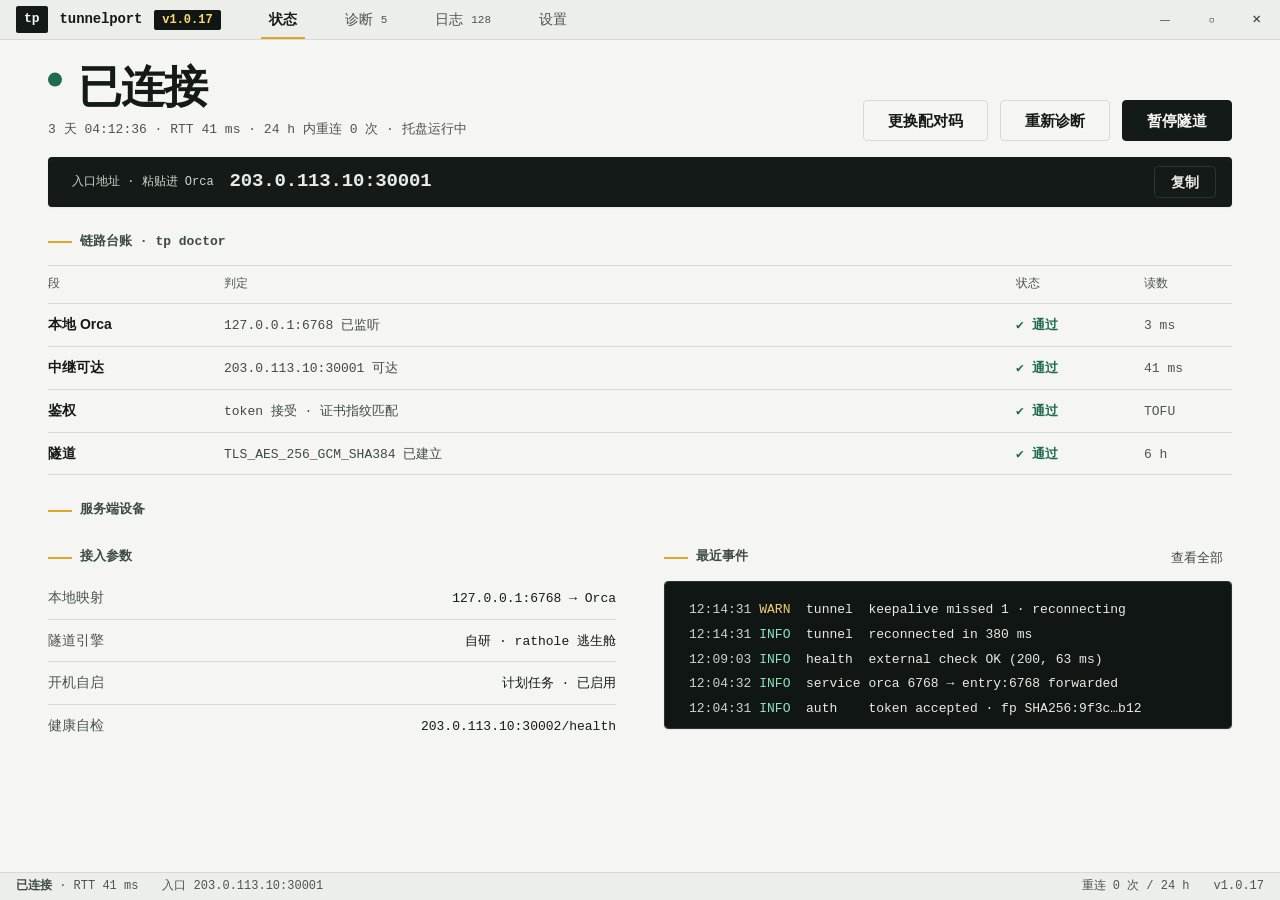
==== cmd/tp-app/web/index.html @ d15c5538 "fix: 收口审计三项（v1.0.30） - 健康自检 URL 误用提示值（显示 6769）→ 用实际分配端口，与入口一致 - UX 门禁两处对比度不达标：贴纸改墨底亮琥珀字（Lc 84）、关闭 ho" ====
<!doctype html>
<html lang="zh-CN">
<head>
<meta charset="utf-8">
<meta name="viewport" content="width=device-width, initial-scale=1">
<title>tunnelport · Windows 桌面端</title>
<link rel="stylesheet" href="app.css">
</head>
<body>
<div class="app">

  <!-- ======================================================== titlebar -->
  <div class="titlebar">
    <div class="brand">
      <span class="brand__mark">tp</span>
      <span class="brand__name">tunnelport</span>
      <span class="sticker">v1.0.17</span>
    </div>

    <nav class="tabs" aria-label="主导航">
      <button class="tab" data-view="status" aria-current="page">状态</button>
      <button class="tab" data-view="doctor">诊断 <span class="tab__n">5</span></button>
      <button class="tab" data-view="logs">日志 <span class="tab__n">128</span></button>
      <button class="tab" data-view="settings">设置</button>
    </nav>

    <div class="winctl">
      <button aria-label="最小化">—</button>
      <button aria-label="最大化">▢</button>
      <button class="winctl__close" aria-label="关闭">✕</button>
    </div>
  </div>

  <!-- ========================================================== views -->
  <div class="views">

    <!-- ------------------------------------------------------ 状态 -->
    <section class="view is-active" id="view-status" aria-label="状态">
      <div class="view__in">
        <header class="page-head">
          <div>
            <h1 class="status-hero"><span class="dot dot--pass" aria-hidden="true"></span>已连接</h1>
            <p class="page-meta">3 天 04:12:36 · RTT 41 ms · 24 h 内重连 0 次 · 托盘运行中</p>
          </div>
          <div class="page-actions">
            <button class="btn btn--ghost" data-act="relink">更换配对码</button>
            <button class="btn btn--ghost" data-goto="doctor">重新诊断</button>
            <button class="btn btn--primary" id="btn-pause">暂停隧道</button>
          </div>
        </header>

        <div class="entry on-dark">
          <span class="entry__k">入口地址 · 粘贴进 Orca</span>
          <span class="entry__v">203.0.113.10:30001</span>
          <span class="entry__actions">
            <button class="btn btn--ghost" data-copy="203.0.113.10:30001">复制</button>
          </span>
        </div>

        <section aria-label="链路台账" style="margin-top: var(--s5)">
          <div class="label">链路台账 · tp doctor</div>
          <div class="ledger">
            <div class="ledger__head">
              <span>段</span><span>判定</span><span>状态</span><span>读数</span>
            </div>
            <div class="lrow">
              <span class="lrow__key">本地 Orca</span>
              <span class="lrow__val">127.0.0.1:6768 已监听</span>
              <span class="lrow__state lrow__state--ok">✔ 通过</span>
              <span class="lrow__meta">3 ms</span>
            </div>
            <div class="lrow">
              <span class="lrow__key">中继可达</span>
              <span class="lrow__val">203.0.113.10:30001 可达</span>
              <span class="lrow__state lrow__state--ok">✔ 通过</span>
              <span class="lrow__meta">41 ms</span>
            </div>
            <div class="lrow">
              <span class="lrow__key">鉴权</span>
              <span class="lrow__val">token 接受 · 证书指纹匹配</span>
              <span class="lrow__state lrow__state--ok">✔ 通过</span>
              <span class="lrow__meta">TOFU</span>
            </div>
            <div class="lrow">
              <span class="lrow__key">隧道</span>
              <span class="lrow__val">TLS_AES_256_GCM_SHA384 已建立</span>
              <span class="lrow__state lrow__state--ok">✔ 通过</span>
              <span class="lrow__meta">6 h</span>
            </div>
          </div>
        </section>

        <section aria-label="连接设备" style="margin-top: var(--s5)">
          <div class="label label--tight">服务端设备</div>
          <div id="devlist"></div>
        </section>

        <div class="grid-2">
          <section aria-label="接入参数">
            <div class="label label--tight">接入参数</div>
            <div class="kv"><span class="kv__k">本地映射</span><span class="kv__v">127.0.0.1:6768 → Orca</span></div>
            <div class="kv"><span class="kv__k">隧道引擎</span><span class="kv__v">自研 · rathole 逃生舱</span></div>
            <div class="kv"><span class="kv__k">开机自启</span><span class="kv__v">计划任务 · 已启用</span></div>
            <div class="kv"><span class="kv__k">健康自检</span><span class="kv__v">203.0.113.10:30002/health</span></div>
          </section>

          <section aria-label="最近事件">
            <div class="label-row">
              <div class="label">最近事件</div>
              <button class="btn btn--quiet" data-goto="logs" style="font-size: 0.8125rem; padding: var(--s1) var(--s2)">查看全部</button>
            </div>
            <div class="term" style="max-height: 148px" role="log">
              <span class="term__line"><span class="term__dim">12:14:31</span> <span class="term__hint">WARN </span> tunnel  keepalive missed 1 · reconnecting</span>
              <span class="term__line"><span class="term__dim">12:14:31</span> <span class="term__ok">INFO </span> tunnel  reconnected in 380 ms</span>
              <span class="term__line"><span class="term__dim">12:09:03</span> <span class="term__ok">INFO </span> health  external check OK (200, 63 ms)</span>
              <span class="term__line"><span class="term__dim">12:04:32</span> <span class="term__ok">INFO </span> service orca 6768 → entry:6768 forwarded</span>
              <span class="term__line"><span class="term__dim">12:04:31</span> <span class="term__ok">INFO </span> auth    token accepted · fp SHA256:9f3c…b12</span>
            </div>
          </section>
        </div>
      </div>
    </section>

    <!-- ------------------------------------------------------ 诊断 -->
    <section class="view" id="view-doctor" aria-label="诊断">
      <div class="view__in">
        <header class="page-head">
          <div>
            <h1 class="page-title">五段诊断</h1>
            <p class="page-meta">上次诊断 12:14 · 耗时 1.8 s · 每段独立判定</p>
          </div>
          <div class="page-actions">
            <button class="btn btn--ghost">复制结果</button>
            <button class="btn btn--primary">重新诊断</button>
          </div>
        </header>

        <div class="band on-dark">
          <div class="doctor-verdict-top">
            <span>tp doctor</span>
            <span>本地 → 中继 → 鉴权 → 隧道 → 外部</span>
          </div>
          <div class="readout" style="margin-top: var(--s3)">
            <div class="readout__row readout__row--ok">
              <span class="readout__mark">✔</span><span class="readout__seg">本地</span>
              <span></span><span class="readout__val">127.0.0.1:6768 已监听 · Orca 在线</span><span class="readout__meta">3 ms</span>
            </div>
            <div class="readout__row readout__row--ok">
              <span class="readout__mark">✔</span><span class="readout__seg">中继</span>
              <span></span><span class="readout__val">203.0.113.10:30001 可达 · 三次握手正常</span><span class="readout__meta">41 ms</span>
            </div>
            <div class="readout__row readout__row--ok">
              <span class="readout__mark">✔</span><span class="readout__seg">鉴权</span>
              <span></span><span class="readout__val">token 接受 · 证书指纹与配对码一致</span><span class="readout__meta">TOFU</span>
            </div>
            <div class="readout__row readout__row--ok">
              <span class="readout__mark">✔</span><span class="readout__seg">隧道</span>
              <span></span><span class="readout__val">TLS 已建立 · 上下行转发中 · 无丢包</span><span class="readout__meta">6 h</span>
            </div>
            <div class="readout__row readout__row--wait">
              <span class="readout__mark">–</span><span class="readout__seg">外部</span>
              <span></span><span class="readout__val">中继健康端点 OK · 待手机端外部验证</span><span class="readout__meta">6769</span>
            </div>
          </div>
          <div class="band__verdict">
            <strong>四段通过，链路可用</strong>
            <span class="band__hint">外部段需手机 4G 打开 <code>203.0.113.10:30002/health</code>，显示 OK 即全链路通畅。</span>
          </div>
        </div>

        <section class="troubles" aria-label="常见处理">
          <div class="label">连不上时的常见处理</div>
          <div class="ledger">
            <div class="lrow">
              <span class="lrow__key">杀软拦截</span>
              <span class="lrow__val">自研引擎无杀软特征；仅 --engine rathole 逃生舱会遇到</span>
              <span class="lrow__state lrow__state--ok">已排除</span>
              <span class="lrow__meta">本机</span>
            </div>
            <div class="lrow">
              <span class="lrow__key">走代理的网络</span>
              <span class="lrow__val">为服务器 IP 添加 DIRECT 直连规则，避免出口绕境</span>
              <span class="lrow__state lrow__state--wait">待配置</span>
              <span class="lrow__meta">检测到</span>
            </div>
            <div class="lrow">
              <span class="lrow__key">服务器 IP 变了</span>
              <span class="lrow__val">家宽需 DDNS；使用 VPS 则不会变，重新配对即可</span>
              <span class="lrow__state lrow__state--ok">未发生</span>
              <span class="lrow__meta">24 h</span>
            </div>
          </div>
        </section>

        <div class="log-foot">
          <span>等价命令 <code>tp doctor</code></span>
          <span>五段独立判定 · 结果仅存于本机</span>
        </div>
      </div>
    </section>

    <!-- ------------------------------------------------------ 日志 -->
    <section class="view" id="view-logs" aria-label="日志">
      <div class="view__in" style="display:flex; flex-direction:column; min-height:100%; padding-bottom: var(--s5)">
        <header class="page-head">
          <div>
            <h1 class="page-title">引擎日志</h1>
            <p class="page-meta">128 行 · 仅存于本机，不上传</p>
          </div>
          <div class="page-actions">
            <button class="btn btn--ghost">清空</button>
            <button class="btn btn--ghost">复制</button>
          </div>
        </header>

        <div class="logbar">
          <div class="seg" role="group" aria-label="日志级别筛选">
            <button aria-pressed="true">全部</button>
            <button aria-pressed="false">INFO</button>
            <button aria-pressed="false">WARN</button>
            <button aria-pressed="false">ERROR</button>
          </div>
          <input class="field" type="search" placeholder="搜索日志…" aria-label="搜索日志">
          <span class="logbar__spacer"></span>
          <span class="follow">
            跟随最新
            <button class="switch" role="switch" aria-checked="true" aria-label="跟随最新日志"></button>
          </span>
        </div>

        <div class="logterm">
          <div class="term" role="log">
            <span class="term__line"><span class="term__dim">12:14:31.204</span> <span class="term__hint">WARN </span> tunnel  keepalive missed 1 · reconnecting (attempt 1)</span>
            <span class="term__line"><span class="term__dim">12:14:31.584</span> <span class="term__ok">INFO </span> tunnel  reconnected in 380 ms · rtt 41 ms</span>
            <span class="term__line"><span class="term__dim">12:14:31.590</span> <span class="term__ok">INFO </span> service orca 127.0.0.1:6768 → entry:6768 forwarded</span>
            <span class="term__line"><span class="term__dim">12:09:03.117</span> <span class="term__ok">INFO </span> health  external check OK (200, 63 ms) via entry:30124</span>
            <span class="term__line"><span class="term__dim">12:04:32.881</span> <span class="term__ok">INFO </span> tunnel  transport tls established (TLS_AES_256_GCM_SHA384)</span>
            <span class="term__line"><span class="term__dim">12:04:32.845</span> <span class="term__ok">INFO </span> service local listener ready on 127.0.0.1:6768</span>
            <span class="term__line"><span class="term__dim">12:04:31.902</span> <span class="term__ok">INFO </span> auth    token accepted · fingerprint SHA256:9f3c…b12 matched</span>
            <span class="term__line"><span class="term__dim">12:04:31.860</span> <span class="term__ok">INFO </span> tunnel  dial entry 203.0.113.10:30001 ok (41 ms)</span>
            <span class="term__line"><span class="term__dim">12:04:31.812</span> <span class="term__ok">INFO </span> detect  entry host 203.0.113.10 · port base 30123 free</span>
            <span class="term__line"><span class="term__dim">12:04:31.760</span> <span class="term__ok">INFO </span> engine  自研引擎启动 · pid 8124 · autostart=task</span>
            <span class="term__line"><span class="term__dim">12:04:31.744</span> <span class="term__ok">INFO </span> config  loaded from C:\Users\hao\.tunnelport\client.toml</span>
            <span class="term__line"><span class="term__dim">11:58:12.006</span> <span class="term__fail">ERROR</span> tunnel  dial entry timeout after 5000 ms · retrying</span>
            <span class="term__line"><span class="term__dim">11:58:07.001</span> <span class="term__hint">WARN </span> net     route via proxy detected · forcing DIRECT for entry ip</span>
            <span class="term__line"><span class="term__dim">11:52:44.118</span> <span class="term__ok">INFO </span> health  external check OK (200, 58 ms) via entry:30124</span>
            <span class="term__line"><span class="term__dim">11:47:31.902</span> <span class="term__ok">INFO </span> service orca 127.0.0.1:6768 → entry:6768 forwarded</span>
            <span class="term__line"><span class="term__dim">11:44:12.310</span> <span class="term__ok">INFO </span> tunnel  keepalive ok · rtt 41 ms</span>
            <span class="term__line"><span class="term__dim">11:39:03.088</span> <span class="term__ok">INFO </span> health  external check OK (200, 61 ms) via entry:30124</span>
            <span class="term__line"><span class="term__dim">11:36:20.410</span> <span class="term__ok">INFO </span> tunnel  transport tls established (TLS_AES_256_GCM_SHA384)</span>
            <span class="term__line"><span class="term__dim">11:34:52.640</span> <span class="term__hint">WARN </span> net     proxy env detected · DIRECT rule applied for entry ip</span>
          </div>
          <div class="log-foot">
            <span>等价命令 <code>tp logs -f</code></span>
            <span>滚动到底部自动跟随 · Ctrl+F 搜索</span>
          </div>
        </div>
      </div>
    </section>

    <!-- ------------------------------------------------------ 设置 -->
    <section class="view" id="view-settings" aria-label="设置">
      <div class="view__in">
        <header class="page-head">
          <div>
            <h1 class="page-title">设置</h1>
            <p class="page-meta">改动立即生效 · 无账号、无控制面、无埋点</p>
          </div>
        </header>

        <div class="set-group">
          <div class="label">通用</div>
          <div class="srow">
            <span class="srow__key">开机自启</span>
            <span class="srow__desc">Windows 计划任务，登录时自动运行 <code>tp connect</code></span>
            <span class="srow__ctl"><button class="switch" role="switch" aria-checked="true" aria-label="开机自启"></button></span>
          </div>
          <div class="srow">
            <span class="srow__key">桌面快捷方式</span>
            <span class="srow__desc">误删后可在此一键重新创建</span>
            <span class="srow__ctl"><button class="btn" id="btn-shortcut">重新创建</button></span>
          </div>
          <div class="srow">
            <span class="srow__key">最小化到托盘</span>
            <span class="srow__desc">关闭窗口时保持隧道运行，托盘图标显示连接状态</span>
            <span class="srow__ctl"><button class="switch" role="switch" aria-checked="true" aria-label="最小化到托盘"></button></span>
          </div>
        </div>

        <div class="set-group">
          <div class="label">隧道</div>
          <div class="srow">
            <span class="srow__key">端到端加密</span>
            <span class="srow__desc">本地终止 TLS（<code>--tls-terminate</code>），中继只见密文；需手机端接受 <code>https://</code></span>
            <span class="srow__ctl"><button class="switch" role="switch" aria-checked="false" aria-label="端到端加密" disabled title="GUI 暂未开放；命令行用 --tls-terminate"></button></span>
          </div>
          <div class="srow">
            <span class="srow__key">隧道引擎</span>
            <span class="srow__desc">连接中不可更改；rathole 为逃生舱，断开后可切换</span>
            <span class="srow__ctl">
              <span class="seg" role="group" aria-label="隧道引擎">
                <button aria-pressed="true" disabled>自研</button>
                <button aria-pressed="false" disabled>rathole</button>
              </span>
            </span>
          </div>
          <div class="srow">
            <span class="srow__key">本地映射</span>
            <span class="srow__desc">Orca 桌面端监听地址，端口被占时自动提示顺延</span>
            <span class="srow__ctl"><input class="field" value="127.0.0.1:6768" aria-label="本地映射地址"></span>
          </div>
          <div class="srow">
            <span class="srow__key">入口覆盖</span>
            <span class="srow__desc">留空自动检测；代理 / 软路由网络可显式指定（<code>--entry-host</code>），DDNS 域名同此</span>
            <span class="srow__ctl"><input class="field" placeholder="自动检测" aria-label="入口覆盖"></span>
          </div>
        </div>

        <div class="danger-zone">
          <div class="label">配对与安全</div>
          <div class="srow">
            <span class="srow__key">更换配对码</span>
            <span class="srow__desc">配对码失效或换服务器时，重新粘贴新的配对链接</span>
            <span class="srow__ctl"><button class="btn" data-act="relink">重新配对</button></span>
          </div>
          <div class="srow">
            <span class="srow__key">重置配对</span>
            <span class="srow__desc">重新生成 token，所有已配对手机需重新扫码；token 泄露时使用</span>
            <span class="srow__ctl"><button class="btn btn--danger">重置配对码</button></span>
          </div>
          <div class="srow">
            <span class="srow__key">当前指纹</span>
            <span class="srow__desc">仅用于人眼比对，不参与鉴权</span>
            <span class="srow__ctl"><span class="mono" style="font-size: var(--fs-mono); color: var(--ink-2)">SHA256:9f3c…b12</span></span>
          </div>
        </div>

        <div class="set-group">
          <div class="label">关于</div>
          <div class="srow">
            <span class="srow__key">版本与许可</span>
            <span class="srow__desc">隧道引擎自研 · 逃生舱 rathole v0.5.0（固定 tag 自构建）· 源码 MIT 开源 · <a class="linkish" id="repo-link" href="https://github.com/haochan1996/tunnelport">GitHub 仓库</a></span>
            <span class="srow__ctl">
              <span class="mono js-version" style="font-size: var(--fs-mono)">v1.0.30</span>
              <button class="btn btn--ghost">检查更新</button>
            </span>
          </div>
        </div>
      </div>
    </section>

  </div>

  <!-- ====================================================== statusbar -->
  <div class="statusbar">
    <span><strong>已连接</strong> · RTT 41 ms</span>
    <span>入口 203.0.113.10:30001</span>
    <span class="sb-right">
      <span>重连 0 次 / 24 h</span>
      <span>v1.0.17</span>
    </span>
  </div>

</div>

<script>
  /* tab switching ------------------------------------------------------- */
  const tabs = document.querySelectorAll(".tab");
  const views = document.querySelectorAll(".view");

  function show(name) {
    tabs.forEach(t => {
      const on = t.dataset.view === name;
      t.setAttribute("aria-current", on ? "page" : "false");
      if (!on) t.removeAttribute("aria-current");
    });
    views.forEach(v => v.classList.toggle("is-active", v.id === "view-" + name));
    const v = document.getElementById("view-" + name);
    if (v) v.scrollTop = 0;
  }

  tabs.forEach(t => t.addEventListener("click", () => show(t.dataset.view)));
  document.querySelectorAll("[data-goto]").forEach(b =>
    b.addEventListener("click", () => show(b.dataset.goto))
  );

  /* deep link: index.html#doctor 或 ?tab=doctor（webview 兼容） ---------- */
  const _qp = new URLSearchParams(location.search);
  const initial = location.hash.replace("#", "") || _qp.get("tab") || "";
  if (initial && document.getElementById("view-" + initial)) show(initial);

  /* switches ------------------------------------------------------------ */
  document.querySelectorAll(".switch").forEach(s =>
    s.addEventListener("click", () => {
      if (s.disabled) return;
      s.setAttribute("aria-checked", s.getAttribute("aria-checked") === "true" ? "false" : "true");
    })
  );

  /* segmented (single choice) ------------------------------------------- */
  document.querySelectorAll(".seg").forEach(g => {
    const btns = g.querySelectorAll("button:not(:disabled)");
    btns.forEach(b => b.addEventListener("click", () => {
      btns.forEach(x => x.setAttribute("aria-pressed", String(x === b)));
    }));
  });

  /* copy buttons --------------------------------------------------------- */
  document.querySelectorAll("[data-copy]").forEach(b => {
    const original = b.textContent;
    b.addEventListener("click", () => {
      if (navigator.clipboard) navigator.clipboard.writeText(b.dataset.copy).catch(() => {});
      b.textContent = "已复制";
      setTimeout(() => { b.textContent = original; }, 1400);
    });
  });

</script>
  <script src="app.js"></script>
</body>
</html>
---- cmd/tp-app/web/app.css ----
/* ==========================================================================
   tunnelport — Windows 桌面端 UI
   Source of truth: /DESIGN.md  (tokens verbatim)
   Zero external resources. No webfonts, no CDN.
   ========================================================================== */

:root {
  /* surfaces */
  --paper: #f5f6f4;
  --paper-2: #eceee9;
  --ink-bg: #101614;
  --ink-bg-2: #1b2320;

  /* text */
  --ink: #141a17;
  --ink-2: #3e4a44;
  --ink-3: #4a554f;
  --on-ink: #e8ebe6;
  --on-ink-2: #cbd5cf;

  /* lines */
  --line: #d7dbd5;
  --line-ink: #2a3430;

  /* brand: sticker only */
  --amber: #e0a62b;
  --amber-d: #f0bc45;
  --amber-l: #ffd76e; /* 亮琥珀：墨底上的品牌字（APCA 达标） */
  --on-amber: #0b0800;

  /* semantic: diagnostics readout only */
  --pass: #1e6b50;
  --fail: #b3402a;
  --warn: #8a6a12;
  --pass-d: #8fe3be;
  --fail-d: #ffc2b0;
  --fail-dk: #8c231b; /* 深红：浅字 hover 底（APCA 达标） */
  --warn-d: #f2cc74;

  /* elevation: named levels only */
  --elev-1: 0 1px 2px rgba(16, 22, 20, 0.06);
  --elev-2: 0 6px 20px -8px rgba(16, 22, 20, 0.18);
  --elev-3: 0 24px 60px -20px rgba(16, 22, 20, 0.28);

  /* type */
  --sans: -apple-system, BlinkMacSystemFont, "Segoe UI", "PingFang SC",
    "Hiragino Sans GB", "Microsoft YaHei", "Source Han Sans SC",
    "Noto Sans CJK SC", sans-serif;
  --mono: ui-monospace, "SF Mono", "Cascadia Mono", Consolas,
    "Liberation Mono", monospace;

  --fs-small: 0.875rem;
  --fs-mono: 0.8125rem;

  /* spacing: 8px grid */
  --s1: 4px;
  --s2: 8px;
  --s3: 12px;
  --s4: 16px;
  --s5: 24px;
  --s6: 32px;
  --s7: 48px;
  --s8: 64px;

  /* shape */
  --r1: 2px;
  --r2: 4px;
  --r3: 8px;

  /* layout */
  --wrap: 1120px;
}

*,
*::before,
*::after {
  box-sizing: border-box;
}

html,
body {
  height: 100%;
}

body {
  margin: 0;
  background: var(--paper);
  color: var(--ink);
  font-family: var(--sans);
  font-size: 1rem;
  line-height: 1.75;
  -webkit-font-smoothing: antialiased;
  overflow: hidden;
}

h1,
h2,
h3,
p,
ul,
ol {
  margin: 0;
}

ul,
ol {
  padding: 0;
  list-style: none;
}

a {
  color: inherit;
  text-decoration: none;
}

code,
pre {
  font-family: var(--mono);
  font-variant-numeric: tabular-nums;
}

::selection {
  background: var(--ink);
  color: var(--paper);
}

/* ============================================================ shell ===== */

.app {
  display: flex;
  flex-direction: column;
  height: 100%;
  min-width: 0;
}

/* ---------------------------------------------------------- titlebar ---- */

.titlebar {
  display: flex;
  align-items: center;
  gap: var(--s5);
  height: 40px;
  flex: none;
  padding-left: var(--s4);
  background: var(--paper-2);
  border-bottom: 1px solid var(--line);
  user-select: none;
}

.brand {
  display: flex;
  align-items: center;
  gap: var(--s3);
  min-width: 0;
  flex: none;
}

.brand__mark {
  font-family: var(--mono);
  font-size: var(--fs-mono);
  font-weight: 700;
  background: var(--ink);
  color: var(--paper);
  padding: 2px var(--s2);
  border-radius: var(--r1);
}

.brand__name {
  font-family: var(--mono);
  font-size: 0.875rem;
  font-weight: 600;
  letter-spacing: -0.01em;
}

.sticker {
  display: inline-flex;
  align-items: center;
  gap: var(--s2);
  font-family: var(--mono);
  font-size: 0.75rem;
  line-height: 1.5;
  font-weight: 700;
  background: var(--ink-bg);
  color: var(--amber-l);
  padding: 1px var(--s2);
  border-radius: var(--r1);
  white-space: nowrap;
  flex: none;
}

/* tabs live in the titlebar (Windows Terminal pattern) */
.tabs {
  display: flex;
  align-self: stretch;
  min-width: 0;
}

.tab {
  position: relative;
  border: 0;
  background: transparent;
  font-family: var(--sans);
  font-size: var(--fs-small);
  font-weight: 500;
  color: var(--ink-3);
  padding: 0 var(--s5);
  cursor: pointer;
  display: flex;
  align-items: center;
  gap: var(--s2);
  transition: color 0.14s ease, background-color 0.14s ease;
}

.tab:hover {
  color: var(--ink);
  background: var(--paper);
}

.tab[aria-current="page"] {
  color: var(--ink);
  font-weight: 600;
}

.tab[aria-current="page"]::after {
  content: "";
  position: absolute;
  left: var(--s4);
  right: var(--s4);
  bottom: 0;
  height: 2px;
  background: var(--amber);
}

.tab:focus-visible {
  outline: 2px solid var(--amber);
  outline-offset: -2px;
}

.tab:disabled {
  color: var(--ink-3);
  cursor: not-allowed;
}

.tab__n {
  font-family: var(--mono);
  font-size: 0.6875rem;
  color: var(--ink-3);
  font-variant-numeric: tabular-nums;
}

.winctl {
  display: flex;
  margin-left: auto;
  align-self: stretch;
  flex: none;
}

.winctl button {
  width: 46px;
  border: 0;
  background: transparent;
  color: var(--ink-2);
  font-size: 10px;
  cursor: pointer;
  display: flex;
  align-items: center;
  justify-content: center;
  transition: background-color 0.14s ease, color 0.14s ease;
}

.winctl button:hover {
  background: var(--paper);
  color: var(--ink);
}

.winctl button:active {
  background: var(--line);
}

.winctl button:focus-visible {
  outline: 2px solid var(--amber);
  outline-offset: -2px;
}

.winctl .winctl__close:hover {
  background: var(--fail-dk);
  color: var(--on-ink);
}

/* ---------------------------------------------------------- statusbar --- */

.statusbar {
  flex: none;
  display: flex;
  align-items: center;
  gap: var(--s5);
  height: 28px;
  padding: 0 var(--s4);
  border-top: 1px solid var(--line);
  background: var(--paper-2);
  font-family: var(--mono);
  font-size: 0.75rem;
  font-variant-numeric: tabular-nums;
  color: var(--ink-3);
  white-space: nowrap;
  overflow: hidden;
}

.statusbar strong {
  color: var(--ink-2);
  font-weight: 600;
}

.statusbar .sb-right {
  margin-left: auto;
  display: flex;
  gap: var(--s5);
}

/* ------------------------------------------------------------ views ----- */

.views {
  flex: 1;
  min-height: 0;
  display: flex;
  flex-direction: column;
}

.view {
  display: none;
  flex: 1;
  min-height: 0;
  overflow: auto;
}

.view.is-active {
  display: block;
}

.view__in {
  /* 流式自适应：内容列跟随窗口伸缩（不再固定 1120px 封顶） */
  width: 100%;
  max-width: none;
  box-sizing: border-box;
  margin: 0 auto;
  padding: var(--s5) var(--s7) var(--s5);
}

/* 服务端设备行（v1.0.23：独立布局，窄视口不折叠） -------------------------- */

.drow {
  display: grid;
  grid-template-columns: 12rem minmax(0, 1fr); /* 名字定宽：各行列对齐 */
  align-items: center;
  gap: var(--s4);
  padding: var(--s2) 0;
  border-bottom: 1px solid var(--line);
}

.drow__name {
  font-weight: 700;
  white-space: nowrap;
  overflow: hidden;
  text-overflow: ellipsis;
}

.drow__info {
  font-family: var(--mono);
  font-size: var(--fs-mono);
  color: var(--ink-3);
  font-variant-numeric: tabular-nums;
}

.drow__act {
  margin-left: auto;
  display: flex;
  align-items: center;
  gap: var(--s3);
}

/* 更新横幅（自动检查更新，v1.0.1） -------------------------------------- */

.update-banner {
  display: flex;
  align-items: center;
  gap: var(--s3);
  padding: var(--s2) var(--s5);
  background: var(--ink-bg);
  color: var(--on-ink);
  font-size: var(--fs-small);
}

.update-banner span {
  margin-right: auto;
}

/* 墨黑底上的幽灵按钮：浅字浅框（否则深字深底不可见） */
.update-banner .btn--ghost {
  color: var(--on-ink);
  border: 1px solid var(--line-ink);
  background: transparent;
}

.update-banner .btn--ghost:hover {
  background: rgba(232, 235, 230, 0.12);
}

/* ======================================================== components ==== */

/* ------------------------------------------------------------ buttons --- */

.btn {
  display: inline-flex;
  align-items: center;
  justify-content: center;
  gap: var(--s2);
  font-family: var(--sans);
  font-size: 0.9375rem;
  font-weight: 600;
  line-height: 1;
  padding: var(--s3) var(--s5);
  border-radius: var(--r2);
  border: 1px solid transparent;
  cursor: pointer;
  transition: background-color 0.16s ease, border-color 0.16s ease,
    color 0.16s ease, transform 0.16s ease;
}

.btn--primary {
  background: var(--ink);
  color: var(--paper);
  border-color: var(--ink);
}

.btn--primary:hover {
  background: var(--ink-2);
  border-color: var(--ink-2);
}

.btn--primary:active {
  transform: translateY(1px);
}

.btn--ghost {
  background: transparent;
  color: var(--ink);
  border-color: var(--line);
}

.btn--ghost:hover {
  border-color: var(--ink-3);
  background: var(--paper-2);
}

.btn--ghost:active {
  transform: translateY(1px);
}

.btn--quiet {
  background: transparent;
  border-color: transparent;
  color: var(--ink-2);
  padding: var(--s2) var(--s3);
  font-weight: 500;
}

.btn--quiet:hover {
  background: var(--paper-2);
  color: var(--ink);
}

.btn--danger {
  background: transparent;
  color: var(--fail);
  border-color: var(--line);
  font-weight: 700;
}

.btn--danger:hover {
  border-color: var(--fail);
  background: var(--paper-2);
}

.btn--danger:active {
  transform: translateY(1px);
}

.btn:focus-visible {
  outline: 2px solid var(--amber);
  outline-offset: 2px;
}

.btn:disabled,
.btn[aria-disabled="true"] {
  background: var(--paper-2);
  color: var(--ink-3);
  border-color: var(--line);
  cursor: not-allowed;
  transform: none;
}

/* buttons on dark surfaces */
.on-dark .btn--ghost {
  border-color: var(--line-ink);
  color: var(--on-ink);
}

.on-dark .btn--ghost:hover {
  background: var(--ink-bg-2);
  border-color: var(--on-ink-2);
}

.on-dark .btn--quiet {
  color: var(--on-ink-2);
}

.on-dark .btn--quiet:hover {
  background: var(--ink-bg-2);
  color: var(--on-ink);
}

a:focus-visible,
[tabindex]:focus-visible {
  outline: 2px solid var(--amber);
  outline-offset: 2px;
  border-radius: var(--r1);
}

/* -------------------------------------------------------------- label --- */

.label {
  display: flex;
  align-items: center;
  gap: var(--s2);
  font-family: var(--mono);
  font-size: var(--fs-mono);
  font-weight: 700;
  color: var(--ink-2);
  margin-bottom: var(--s3);
}

.label::before {
  content: "";
  width: var(--s5);
  height: 2px;
  background: var(--amber);
  flex: none;
}

.label--tight {
  margin-bottom: var(--s2);
}

/* ------------------------------------------------------------ status ---- */

.dot {
  display: inline-block;
  width: 7px;
  height: 7px;
  border-radius: 50%;
  flex: none;
}

.dot--pass {
  background: var(--pass);
}

.dot--wait {
  background: var(--amber);
}

.mono {
  font-family: var(--mono);
  font-variant-numeric: tabular-nums;
}

/* ---------------------------------------------------------- entry bar --- */

.entry {
  display: flex;
  align-items: center;
  gap: var(--s4);
  background: var(--ink);
  color: var(--on-ink);
  border-radius: var(--r2);
  padding: var(--s2) var(--s4) var(--s2) var(--s5);
  box-shadow: var(--elev-1);
}

.entry__k {
  font-family: var(--mono);
  font-size: 0.75rem;
  color: var(--on-ink-2);
  flex: none;
}

.entry__v {
  font-family: var(--mono);
  font-size: 1.1875rem;
  font-weight: 600;
  letter-spacing: -0.01em;
  font-variant-numeric: tabular-nums;
  flex: 1;
  min-width: 0;
  overflow: hidden;
  text-overflow: ellipsis;
  white-space: nowrap;
}

.entry__actions {
  display: flex;
  gap: var(--s2);
  flex: none;
}

.entry .btn {
  font-size: var(--fs-small);
  padding: var(--s2) var(--s4);
}

/* ------------------------------------------------------------- ledger --- */

.ledger {
  border-top: 1px solid var(--line);
}

.ledger__head,
.lrow {
  display: grid;
  grid-template-columns: 9.5rem minmax(0, 1.6fr) 6.5rem 5.5rem;
  gap: var(--s5);
  align-items: baseline;
}

.ledger__head {
  font-family: var(--mono);
  font-size: 0.75rem;
  color: var(--ink-3);
  padding: var(--s2) 0;
  border-bottom: 1px solid var(--line);
}

.lrow {
  padding: var(--s2) 0;
  border-bottom: 1px solid var(--line);
  transition: background-color 0.14s ease;
}

.lrow:hover {
  background: var(--paper-2);
}

.lrow__key {
  font-size: var(--fs-small);
  font-weight: 600;
}

.lrow__val {
  font-family: var(--mono);
  font-size: var(--fs-mono);
  font-variant-numeric: tabular-nums;
  color: var(--ink-2);
  min-width: 0;
  overflow: hidden;
  text-overflow: ellipsis;
  white-space: nowrap;
}

.lrow__state {
  font-family: var(--mono);
  font-size: var(--fs-mono);
  font-weight: 700;
}

.lrow__state--ok {
  color: var(--pass);
}

.lrow__state--wait {
  color: var(--warn);
}

.lrow__meta {
  font-family: var(--mono);
  font-size: var(--fs-mono);
  color: var(--ink-3);
  font-variant-numeric: tabular-nums;
  text-align: left; /* v1.0.15：读数列左对齐（此前右贴边） */
}

/* settings rows: key | description | control */
.srow {
  display: grid;
  grid-template-columns: 11rem minmax(0, 1fr) auto;
  gap: var(--s5);
  align-items: center;
  padding: var(--s3) 0;
  border-bottom: 1px solid var(--line);
}

.srow__key {
  font-size: var(--fs-small);
  font-weight: 600;
}

.srow__desc {
  font-size: var(--fs-small);
  color: var(--ink-3);
  line-height: 1.6;
  min-width: 0;
}

.srow__desc code {
  font-size: 0.9375em;
  background: var(--paper-2);
  padding: 0.05em 0.3em;
  border-radius: var(--r1);
  color: var(--ink-2);
}

.srow__ctl {
  display: flex;
  align-items: center;
  gap: var(--s3);
  flex: none;
}

/* kv pairs (compact) */
.kv {
  display: flex;
  justify-content: space-between;
  gap: var(--s4);
  padding: var(--s2) 0;
  border-bottom: 1px solid var(--line);
  font-size: var(--fs-small);
  align-items: baseline;
}

.kv:last-child {
  border-bottom: 0;
}

.kv__k {
  color: var(--ink-3);
  flex: none;
}

.kv__v {
  font-family: var(--mono);
  font-size: var(--fs-mono);
  font-variant-numeric: tabular-nums;
  color: var(--ink);
  min-width: 0;
  overflow: hidden;
  text-overflow: ellipsis;
  white-space: nowrap;
}

/* ------------------------------------------------------------- readout -- */

.readout {
  font-family: var(--mono);
  font-size: var(--fs-mono);
  line-height: 1.9;
  font-variant-numeric: tabular-nums;
  color: var(--on-ink-2);
}

.readout__row {
  display: grid;
  grid-template-columns: 1.25rem 4.5rem 1.25rem minmax(0, 1fr) auto;
  gap: var(--s2);
  align-items: baseline;
  padding: var(--s1) 0;
}

.readout__mark {
  font-weight: 700;
}

.readout__row--ok .readout__mark {
  color: var(--pass-d);
}

.readout__row--fail .readout__mark {
  color: var(--fail-d);
}

.readout__row--wait .readout__mark {
  color: var(--warn-d);
}

.readout__seg {
  color: var(--on-ink);
  font-weight: 700;
}

.readout__val {
  color: var(--on-ink);
  white-space: nowrap;
  overflow: hidden;
  text-overflow: ellipsis;
}

.readout__meta {
  color: var(--on-ink-2);
  white-space: nowrap;
}

/* light variant (paper) */
.readout--paper {
  color: var(--ink-3);
}

.readout--paper .readout__seg,
.readout--paper .readout__val {
  color: var(--ink-2);
}

.readout--paper .readout__row--ok .readout__mark {
  color: var(--pass);
}

.readout--paper .readout__row--fail .readout__mark {
  color: var(--fail);
}

.readout--paper .readout__row--wait .readout__mark {
  color: var(--warn);
}

/* --------------------------------------------------------- dark band ---- */

.band {
  background: var(--ink-bg);
  color: var(--on-ink);
  border-radius: var(--r2);
  padding: var(--s6);
  box-shadow: var(--elev-2);
}

.band__verdict {
  display: flex;
  align-items: baseline;
  gap: var(--s3);
  margin-top: var(--s4);
  padding-top: var(--s4);
  border-top: 1px solid var(--line-ink);
  font-family: var(--mono);
  font-size: var(--fs-mono);
  font-variant-numeric: tabular-nums;
}

.band__verdict strong {
  color: var(--on-ink);
  font-weight: 600;
}

.band__hint {
  color: var(--warn-d);
  line-height: 1.8;
}

.band__hint code {
  background: var(--ink-bg-2);
  padding: 0.05em 0.3em;
  border-radius: var(--r1);
}

/* ------------------------------------------------------------- terminal - */

.term {
  background: var(--ink-bg);
  color: var(--on-ink);
  border: 1px solid var(--line-ink);
  border-radius: var(--r2);
  padding: var(--s4) var(--s5);
  overflow: auto;
  font-family: var(--mono);
  font-size: var(--fs-mono);
  line-height: 1.9;
  font-variant-numeric: tabular-nums;
  box-shadow: var(--elev-1);
}

.term__line {
  display: block;
  /* 长行折行显示，窗口小时不再横向截断（v1.5） */
  white-space: pre-wrap;
  overflow-wrap: anywhere;
}

.term__dim {
  color: var(--on-ink-2);
}

.term__ok {
  color: var(--pass-d);
}

.term__fail {
  color: var(--fail-d);
}

.term__hint {
  color: var(--warn-d);
}

/* ------------------------------------------------------------ controls -- */

.switch {
  position: relative;
  display: inline-flex;
  align-items: center;
  width: 40px;
  height: 22px;
  flex: none;
  border: 1px solid var(--ink-3);
  border-radius: 11px;
  background: var(--paper-2);
  cursor: pointer;
  padding: 0;
  transition: background-color 0.16s ease, border-color 0.16s ease;
}

.switch::after {
  content: "";
  position: absolute;
  top: 2px;
  left: 2px;
  width: 16px;
  height: 16px;
  border-radius: 50%;
  background: var(--ink-2);
  transition: transform 0.16s ease, background-color 0.16s ease;
}

.switch[aria-checked="true"] {
  background: var(--ink);
  border-color: var(--ink);
}

.switch[aria-checked="true"]::after {
  transform: translateX(18px);
  background: var(--paper);
}

.switch:hover {
  border-color: var(--ink);
}

.switch:focus-visible {
  outline: 2px solid var(--amber);
  outline-offset: 2px;
}

.switch:disabled {
  opacity: 0.45;
  cursor: not-allowed;
}

.seg {
  display: inline-flex;
  border: 1px solid var(--line);
  border-radius: var(--r2);
  overflow: hidden;
  background: var(--paper);
}

.seg button {
  border: 0;
  background: transparent;
  font-family: var(--sans);
  font-size: var(--fs-small);
  font-weight: 500;
  color: var(--ink-2);
  padding: var(--s2) var(--s4);
  cursor: pointer;
  transition: background-color 0.14s ease, color 0.14s ease;
}

.seg button + button {
  border-left: 1px solid var(--line);
}

.seg button:hover {
  background: var(--paper-2);
  color: var(--ink);
}

.seg button[aria-pressed="true"] {
  background: var(--ink);
  color: var(--paper);
  font-weight: 600;
}

.seg button:focus-visible {
  outline: 2px solid var(--amber);
  outline-offset: -2px;
}

.seg button:disabled {
  color: var(--ink-3);
  cursor: not-allowed;
  background: var(--paper-2);
}

.field {
  font-family: var(--mono);
  font-size: var(--fs-mono);
  color: var(--ink);
  background: var(--paper);
  border: 1px solid var(--ink-3);
  border-radius: var(--r2);
  padding: var(--s2) var(--s3);
  width: 15rem;
  transition: border-color 0.14s ease;
}

.field::placeholder {
  color: var(--ink-3);
}

.field:hover {
  border-color: var(--ink);
}

.field:focus {
  outline: 2px solid var(--amber);
  outline-offset: 2px;
  border-color: var(--ink);
}

.field:disabled {
  color: var(--ink-3);
  background: var(--paper-2);
  cursor: not-allowed;
}

.copy {
  border: 0;
  background: transparent;
  color: var(--ink-3);
  font-family: var(--mono);
  font-size: 0.75rem;
  cursor: pointer;
  padding: 2px var(--s2);
  border-radius: var(--r1);
  transition: background-color 0.14s ease, color 0.14s ease;
}

.copy:hover {
  background: var(--paper-2);
  color: var(--ink);
}

.copy:focus-visible {
  outline: 2px solid var(--amber);
  outline-offset: 1px;
}

.copy:disabled {
  color: var(--ink-3);
  cursor: not-allowed;
}

.linkish {
  font-family: var(--sans);
  font-size: var(--fs-small);
  color: var(--ink-2);
  background: none;
  border: 0;
  border-bottom: 1px solid var(--line);
  padding: 0 0 2px;
  cursor: pointer;
}

.linkish:hover {
  color: var(--ink);
  border-color: var(--ink-3);
}

.linkish:focus-visible {
  outline: 2px solid var(--amber);
  outline-offset: 2px;
}

.linkish:disabled {
  color: var(--ink-3);
  cursor: not-allowed;
}

/* ============================================================ views ===== */

/* ---------------------------------------------------------- status ------ */

.page-head {
  display: flex;
  align-items: flex-end;
  justify-content: space-between;
  gap: var(--s5);
  margin-bottom: var(--s4);
}

.page-title {
  font-size: 1.75rem;
  line-height: 1.15;
  font-weight: 800;
  letter-spacing: -0.02em;
  display: flex;
  align-items: baseline;
  gap: var(--s3);
}

.page-title .dot {
  transform: translateY(-0.35em);
}

.page-meta {
  font-family: var(--mono);
  font-size: var(--fs-mono);
  color: var(--ink-3);
  font-variant-numeric: tabular-nums;
  margin-top: var(--s2);
}

.page-actions {
  display: flex;
  gap: var(--s3);
  flex: none;
}

.status-hero {
  font-size: clamp(2.25rem, 3.5vw, 2.75rem);
  line-height: 1.06;
  font-weight: 800;
  letter-spacing: -0.02em;
  display: flex;
  align-items: baseline;
  gap: var(--s4);
}

.status-hero .dot {
  transform: translateY(-0.35em);
  width: 14px;
  height: 14px;
}

.grid-2 {
  display: grid;
  grid-template-columns: minmax(0, 1fr) minmax(0, 1fr);
  gap: var(--s7);
  margin-top: var(--s5);
  align-items: start;
}

.label-row {
  display: flex;
  align-items: center;
  justify-content: space-between;
  gap: var(--s4);
  margin-bottom: var(--s3);
}

.label-row .label {
  margin-bottom: 0;
}

/* ---------------------------------------------------------- doctor ------ */

.doctor-verdict-top {
  display: flex;
  align-items: baseline;
  gap: var(--s3);
  font-family: var(--mono);
  font-size: var(--fs-mono);
  color: var(--on-ink-2);
}

.troubles {
  margin-top: var(--s7);
}

/* 诊断页：多余高度在深色带与常见处理、脚注之间均分，避免大视口底部堆空白 */
#view-doctor.view.is-active {
  display: flex;
  flex-direction: column;
}

#view-doctor .view__in {
  flex: 1;
  display: flex;
  flex-direction: column;
}

#view-doctor .troubles {
  margin-top: auto;
}

#view-doctor .log-foot {
  margin-top: auto;
}

/* ----------------------------------------------------------- logs ------- */

.logbar {
  display: flex;
  align-items: center;
  gap: var(--s3);
  margin-bottom: var(--s4);
}

.logbar .field {
  flex: 1 1 auto;
  min-width: 12rem;
  max-width: 26rem;
  width: auto;
}

.logbar__spacer {
  flex: 1;
}

.follow {
  display: inline-flex;
  align-items: center;
  gap: var(--s2);
  font-family: var(--mono);
  font-size: 0.75rem;
  color: var(--ink-3);
}

.logterm {
  flex: 1;
  min-height: 0;
  display: flex;
  flex-direction: column;
}

.logterm .term {
  flex: 1;
  min-height: 340px;
}

.log-foot {
  display: flex;
  justify-content: space-between;
  gap: var(--s5);
  margin-top: var(--s3);
  font-family: var(--mono);
  font-size: 0.75rem;
  color: var(--ink-3);
  font-variant-numeric: tabular-nums;
}

.log-foot code {
  background: var(--paper-2);
  padding: 0.05em 0.35em;
  border-radius: var(--r1);
  color: var(--ink-2);
}

/* --------------------------------------------------------- settings ----- */

.set-group + .set-group,
.danger-zone + .set-group {
  margin-top: var(--s4);
}

.danger-zone {
  margin-top: var(--s4);
}

#view-settings .srow {
  padding: var(--s2) 0;
}

#view-settings .label {
  margin-bottom: var(--s2);
}

/* ---------------------------------------------------------- pairing ----- */

.pair {
  max-width: 46rem;
  margin: 0 auto;
  padding: var(--s8) var(--s7) var(--s7);
}

.pair__step {
  display: flex;
  align-items: center;
  gap: var(--s2);
  font-family: var(--mono);
  font-size: var(--fs-mono);
  color: var(--ink-3);
  margin-bottom: var(--s3);
}

.pair__step::before {
  content: "";
  width: var(--s5);
  height: 2px;
  background: var(--amber);
}

.pair h1 {
  font-size: clamp(2rem, 4vw, 2.75rem);
  line-height: 1.12;
  font-weight: 800;
  letter-spacing: -0.02em;
  text-wrap: balance;
}

.pair h1 .accent {
  border-bottom: 4px solid var(--amber);
}

.pair__lede {
  font-size: 1rem;
  line-height: 1.75;
  color: var(--ink-2);
  margin-top: var(--s4);
}

.pair__lede code {
  font-size: 0.9375em;
  background: var(--paper-2);
  padding: 0.1em 0.35em;
  border-radius: var(--r1);
  color: var(--ink);
}

.paste {
  display: flex;
  gap: var(--s3);
  margin-top: var(--s6);
}

.paste .field {
  flex: 1;
  min-width: 0;
  width: auto;
  font-size: var(--fs-mono);
  padding: var(--s3) var(--s4);
}

.pair__actions {
  display: flex;
  align-items: center;
  gap: var(--s4);
  margin-top: var(--s5);
  flex-wrap: wrap;
}

.pair__note {
  font-family: var(--mono);
  font-size: 0.75rem;
  color: var(--ink-3);
  font-variant-numeric: tabular-nums;
  margin-top: var(--s5);
}

.divider {
  display: flex;
  align-items: center;
  gap: var(--s4);
  margin: var(--s6) 0 var(--s4);
  color: var(--ink-3);
  font-family: var(--mono);
  font-size: 0.75rem;
}

.divider::before,
.divider::after {
  content: "";
  height: 1px;
  background: var(--line);
  flex: 1;
}

.precheck {
  border-top: 1px solid var(--line);
}

.precheck__row {
  display: grid;
  grid-template-columns: 2rem minmax(0, 1fr) auto;
  gap: var(--s4);
  align-items: baseline;
  padding: var(--s3) 0;
  border-bottom: 1px solid var(--line);
}

.precheck__n {
  font-family: var(--mono);
  font-size: var(--fs-mono);
  color: var(--ink-3);
}

.precheck__t {
  font-size: var(--fs-small);
}

.precheck__t strong {
  font-weight: 600;
}

.precheck__t span {
  color: var(--ink-3);
}

.precheck__s {
  font-family: var(--mono);
  font-size: 0.75rem;
  font-weight: 700;
  color: var(--pass);
}

/* ------------------------------------------------------------ modal ----- */

.overlay {
  position: fixed;
  inset: 0;
  background: rgba(16, 22, 20, 0.42);
  display: none;
  align-items: center;
  justify-content: center;
}

.overlay.is-open {
  display: flex;
}

.modal {
  background: var(--paper);
  border: 1px solid var(--line);
  border-radius: var(--r3);
  box-shadow: var(--elev-3);
  padding: var(--s6);
  width: 400px;
  text-align: center;
}

.modal h3 {
  font-size: 1.125rem;
  font-weight: 700;
  letter-spacing: -0.01em;
}

.modal__qr {
  width: 200px;
  height: 200px;
  margin: var(--s5) auto var(--s4);
  display: block;
}

.modal__addr {
  font-family: var(--mono);
  font-size: 1rem;
  font-weight: 600;
  font-variant-numeric: tabular-nums;
  background: var(--paper-2);
  border-radius: var(--r2);
  padding: var(--s2) var(--s3);
}

.modal__note {
  font-size: var(--fs-small);
  color: var(--ink-3);
  margin-top: var(--s3);
  line-height: 1.7;
}

.modal__actions {
  display: flex;
  gap: var(--s3);
  justify-content: center;
  margin-top: var(--s5);
}

/* ======================================================= responsive ===== */

@media (max-width: 1080px) {
  .view__in {
    padding: var(--s5) var(--s5) var(--s6);
  }

  .grid-2 {
    grid-template-columns: minmax(0, 1fr);
    gap: var(--s6);
  }

  .ledger__head,
  .lrow {
    grid-template-columns: 8rem minmax(0, 1fr) 5.5rem;
  }

  .ledger__head span:last-child,
  .lrow__meta {
    display: none;
  }

  .srow {
    grid-template-columns: minmax(0, 1fr) auto;
    gap: var(--s3) var(--s4);
  }

  .srow__desc {
    grid-column: 1 / -1;
    grid-row: 2;
  }

  .tab {
    padding: 0 var(--s4);
  }
}

@media (prefers-reduced-motion: reduce) {
  *,
  *::before,
  *::after {
    animation-duration: 0.001ms !important;
    transition-duration: 0.001ms !important;
  }
}
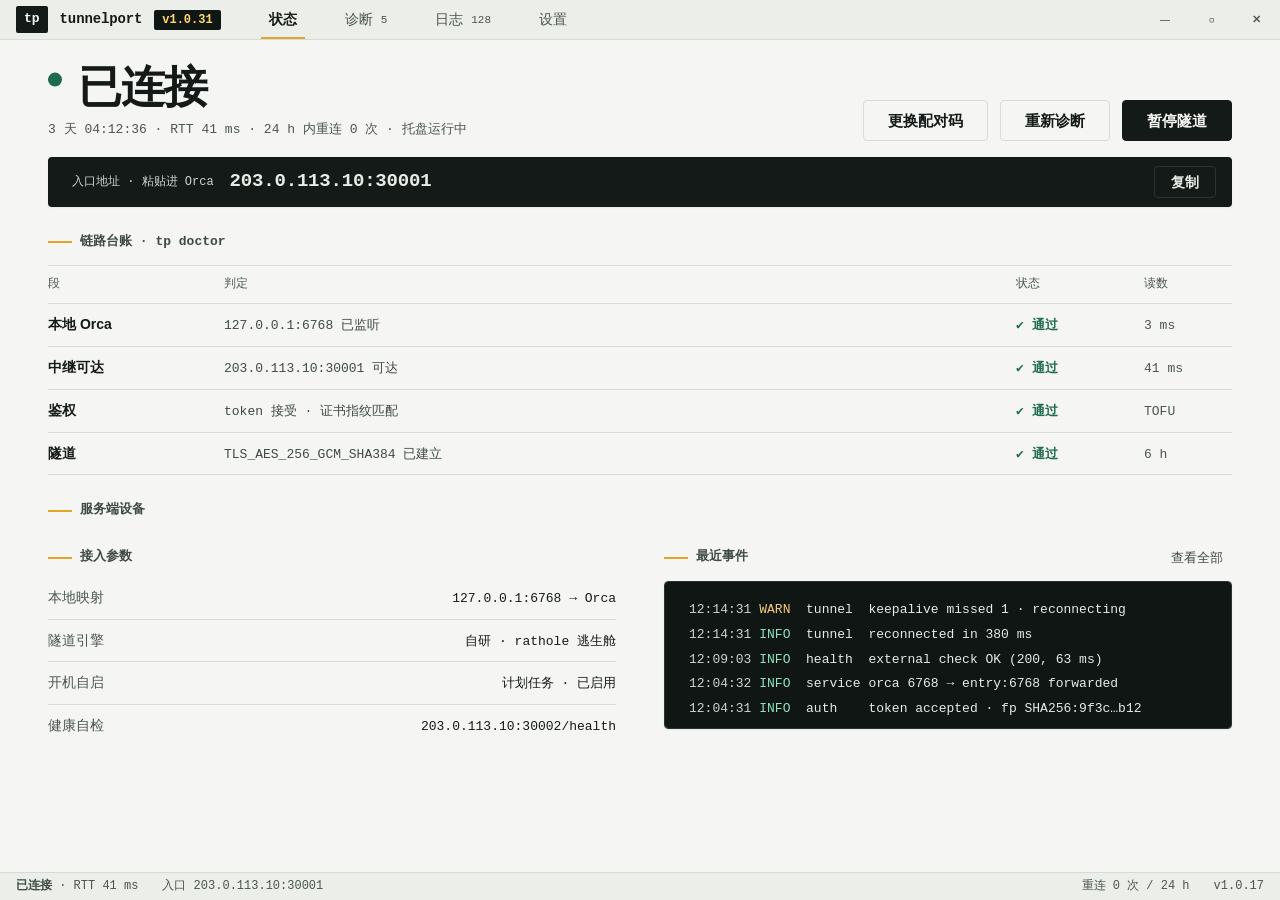
==== commit 4701b8f5: "chore: 贴纸兜底版本防漂移（正则替换）+ GUIDE 设备管理章节" ====
--- a/cmd/tp-app/web/index.html
+++ b/cmd/tp-app/web/index.html
@@ -14,7 +14,7 @@
     <div class="brand">
       <span class="brand__mark">tp</span>
       <span class="brand__name">tunnelport</span>
-      <span class="sticker">v1.0.17</span>
+      <span class="sticker">v1.0.31</span>
     </div>
 
     <nav class="tabs" aria-label="主导航">
@@ -341,7 +341,7 @@
             <span class="srow__key">版本与许可</span>
             <span class="srow__desc">隧道引擎自研 · 逃生舱 rathole v0.5.0（固定 tag 自构建）· 源码 MIT 开源 · <a class="linkish" id="repo-link" href="https://github.com/haochan1996/tunnelport">GitHub 仓库</a></span>
             <span class="srow__ctl">
-              <span class="mono js-version" style="font-size: var(--fs-mono)">v1.0.30</span>
+              <span class="mono js-version" style="font-size: var(--fs-mono)">v1.0.31</span>
               <button class="btn btn--ghost">检查更新</button>
             </span>
           </div>
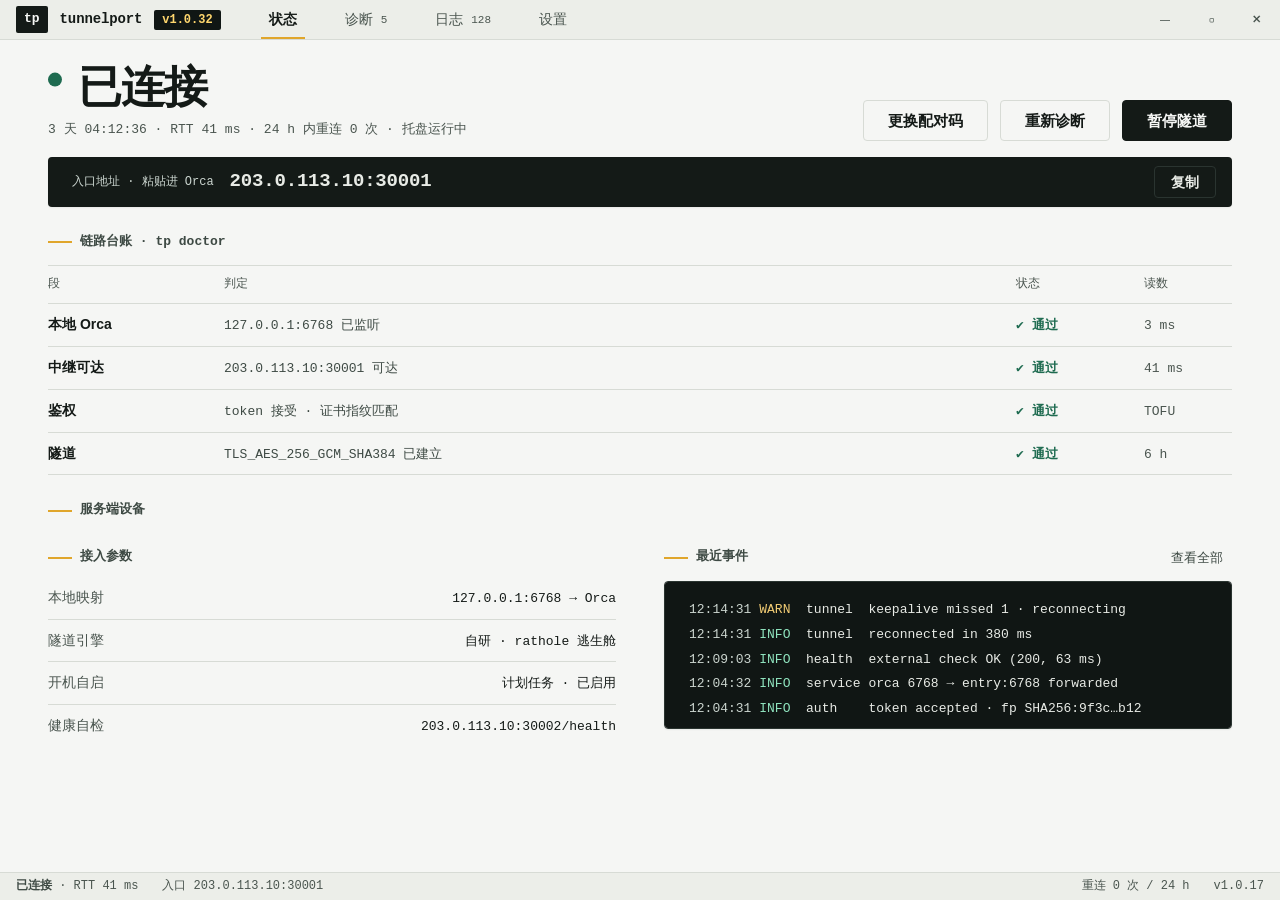
==== commit 25686ff5: "fix(logs): 日志'点全部内容消失' —— 去掉筛选后双重截断（v1.0.32） 根因：Go 端筛选后截 120 行 + JS 端渲染再截 60 行，且都截在筛选之后—— '全部'被截到最新一" ====
--- a/cmd/tp-app/web/index.html
+++ b/cmd/tp-app/web/index.html
@@ -14,7 +14,7 @@
     <div class="brand">
       <span class="brand__mark">tp</span>
       <span class="brand__name">tunnelport</span>
-      <span class="sticker">v1.0.31</span>
+      <span class="sticker">v1.0.32</span>
     </div>
 
     <nav class="tabs" aria-label="主导航">
@@ -341,7 +341,7 @@
             <span class="srow__key">版本与许可</span>
             <span class="srow__desc">隧道引擎自研 · 逃生舱 rathole v0.5.0（固定 tag 自构建）· 源码 MIT 开源 · <a class="linkish" id="repo-link" href="https://github.com/haochan1996/tunnelport">GitHub 仓库</a></span>
             <span class="srow__ctl">
-              <span class="mono js-version" style="font-size: var(--fs-mono)">v1.0.31</span>
+              <span class="mono js-version" style="font-size: var(--fs-mono)">v1.0.32</span>
               <button class="btn btn--ghost">检查更新</button>
             </span>
           </div>
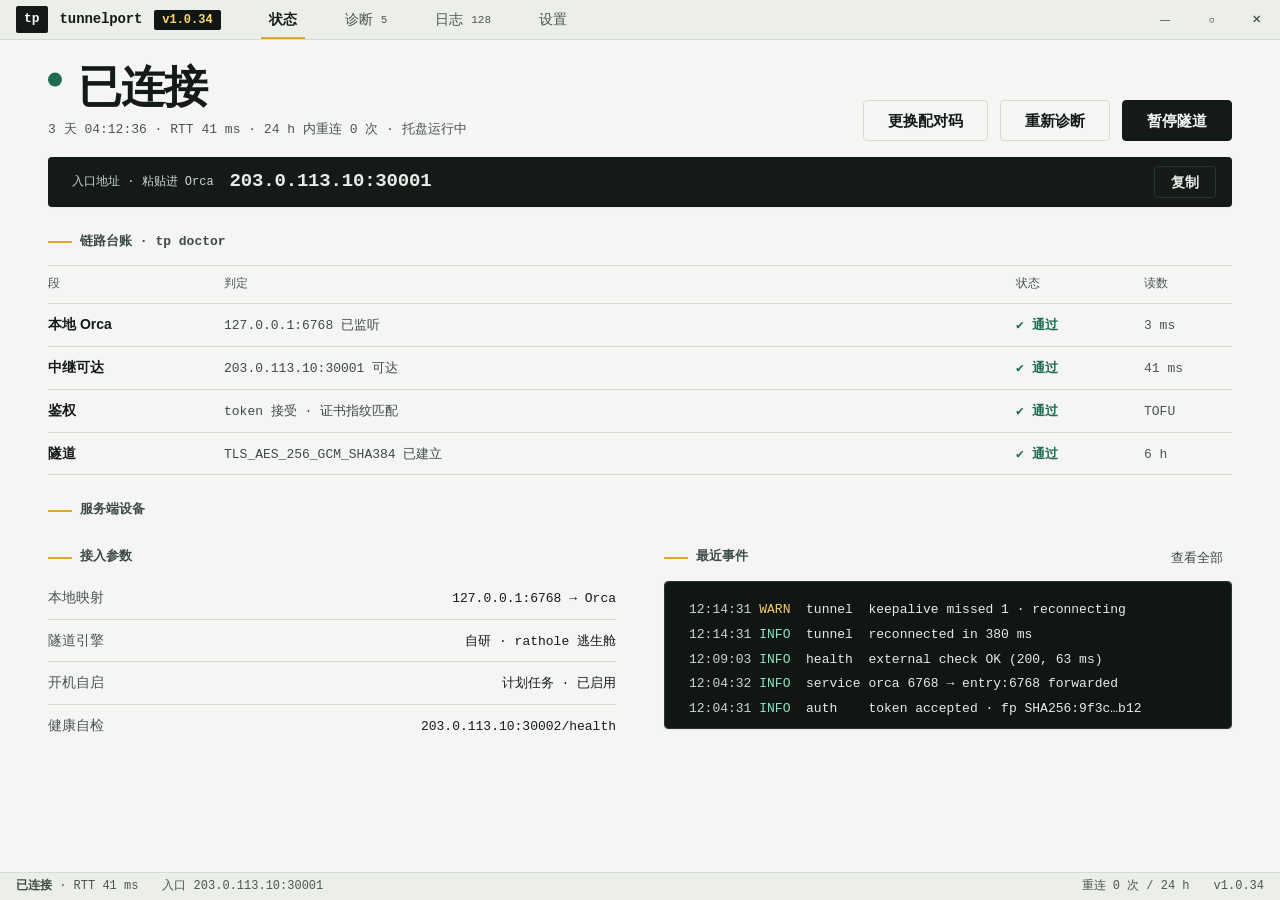
==== commit 3f9fd4ab: "fix(logs): 跟随最新/筛选失效 + 日志保留 + 重启路径根修（v1.0.34） 根因：设计稿内联脚本残留 .switch 翻转器与 app.js 处理器双重翻转抵消 （'跟随最新'点了没反" ====
--- a/cmd/tp-app/web/index.html
+++ b/cmd/tp-app/web/index.html
@@ -14,7 +14,7 @@
     <div class="brand">
       <span class="brand__mark">tp</span>
       <span class="brand__name">tunnelport</span>
-      <span class="sticker">v1.0.32</span>
+      <span class="sticker">v1.0.34</span>
     </div>
 
     <nav class="tabs" aria-label="主导航">
@@ -215,10 +215,10 @@
 
         <div class="logbar">
           <div class="seg" role="group" aria-label="日志级别筛选">
-            <button aria-pressed="true">全部</button>
-            <button aria-pressed="false">INFO</button>
-            <button aria-pressed="false">WARN</button>
-            <button aria-pressed="false">ERROR</button>
+            <button aria-pressed="true" data-lv="0">全部</button>
+            <button aria-pressed="false" data-lv="1">INFO</button>
+            <button aria-pressed="false" data-lv="2">WARN</button>
+            <button aria-pressed="false" data-lv="3">ERROR</button>
           </div>
           <input class="field" type="search" placeholder="搜索日志…" aria-label="搜索日志">
           <span class="logbar__spacer"></span>
@@ -341,7 +341,7 @@
             <span class="srow__key">版本与许可</span>
             <span class="srow__desc">隧道引擎自研 · 逃生舱 rathole v0.5.0（固定 tag 自构建）· 源码 MIT 开源 · <a class="linkish" id="repo-link" href="https://github.com/haochan1996/tunnelport">GitHub 仓库</a></span>
             <span class="srow__ctl">
-              <span class="mono js-version" style="font-size: var(--fs-mono)">v1.0.32</span>
+              <span class="mono js-version" style="font-size: var(--fs-mono)">v1.0.34</span>
               <button class="btn btn--ghost">检查更新</button>
             </span>
           </div>
@@ -357,7 +357,7 @@
     <span>入口 203.0.113.10:30001</span>
     <span class="sb-right">
       <span>重连 0 次 / 24 h</span>
-      <span>v1.0.17</span>
+      <span>v1.0.34</span>
     </span>
   </div>
 
@@ -389,21 +389,7 @@
   const initial = location.hash.replace("#", "") || _qp.get("tab") || "";
   if (initial && document.getElementById("view-" + initial)) show(initial);
 
-  /* switches ------------------------------------------------------------ */
-  document.querySelectorAll(".switch").forEach(s =>
-    s.addEventListener("click", () => {
-      if (s.disabled) return;
-      s.setAttribute("aria-checked", s.getAttribute("aria-checked") === "true" ? "false" : "true");
-    })
-  );
-
-  /* segmented (single choice) ------------------------------------------- */
-  document.querySelectorAll(".seg").forEach(g => {
-    const btns = g.querySelectorAll("button:not(:disabled)");
-    btns.forEach(b => b.addEventListener("click", () => {
-      btns.forEach(x => x.setAttribute("aria-pressed", String(x === b)));
-    }));
-  });
+  /* switches/seg 由 app.js 统一接管（内联副本曾与之双重翻转抵消，v1.0.34 删除） */
 
   /* copy buttons --------------------------------------------------------- */
   document.querySelectorAll("[data-copy]").forEach(b => {
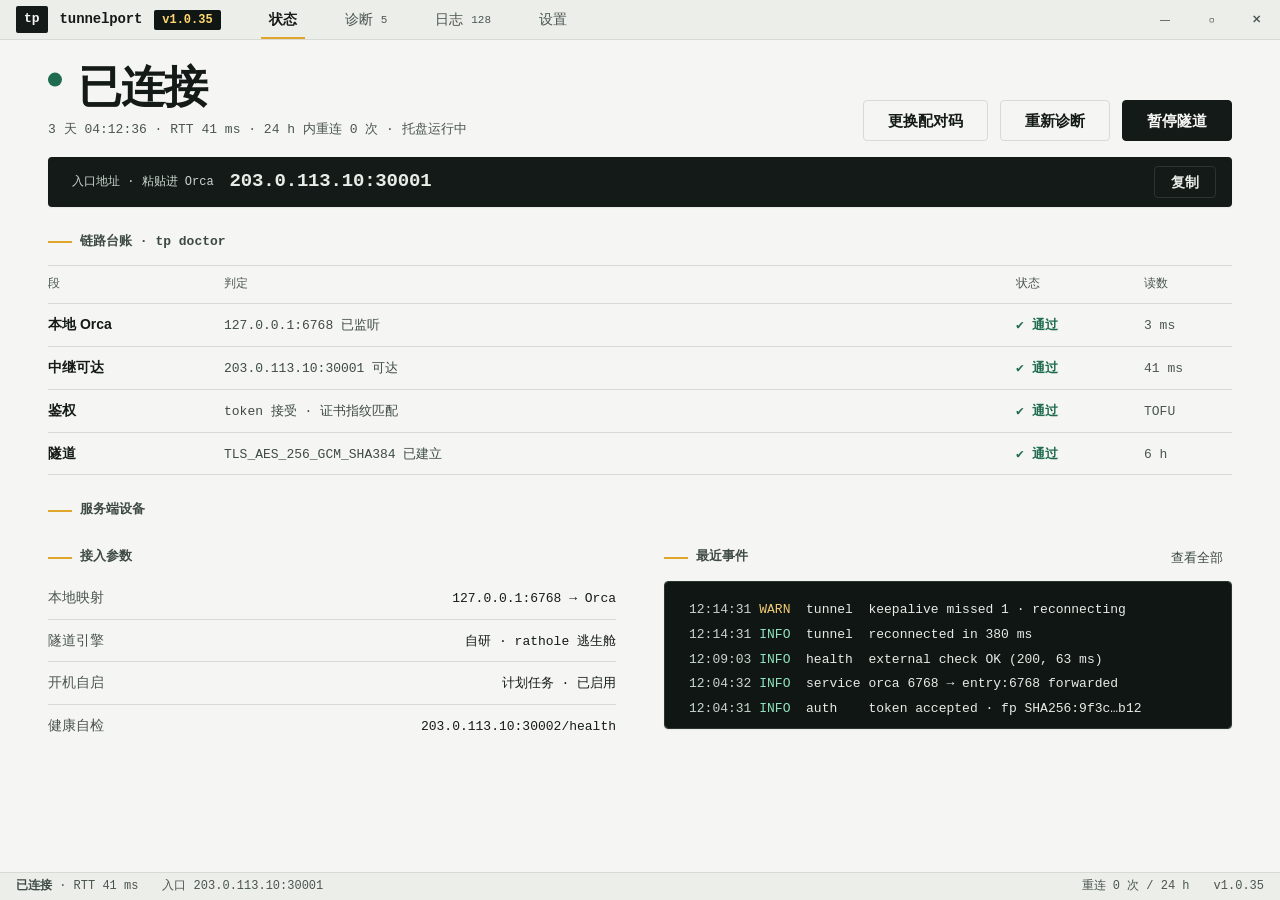
==== commit 8d9b67eb: "fix(restart): 更新后自动重启必须打开主界面（v1.0.35） 根因：重启拉起用的 hiddenCmd 带 HideWindow/STARTF_SHOWWINDOW——该标志会 传递给子进" ====
--- a/cmd/tp-app/web/index.html
+++ b/cmd/tp-app/web/index.html
@@ -14,7 +14,7 @@
     <div class="brand">
       <span class="brand__mark">tp</span>
       <span class="brand__name">tunnelport</span>
-      <span class="sticker">v1.0.34</span>
+      <span class="sticker">v1.0.35</span>
     </div>
 
     <nav class="tabs" aria-label="主导航">
@@ -357,7 +357,7 @@
     <span>入口 203.0.113.10:30001</span>
     <span class="sb-right">
       <span>重连 0 次 / 24 h</span>
-      <span>v1.0.34</span>
+      <span>v1.0.35</span>
     </span>
   </div>
 
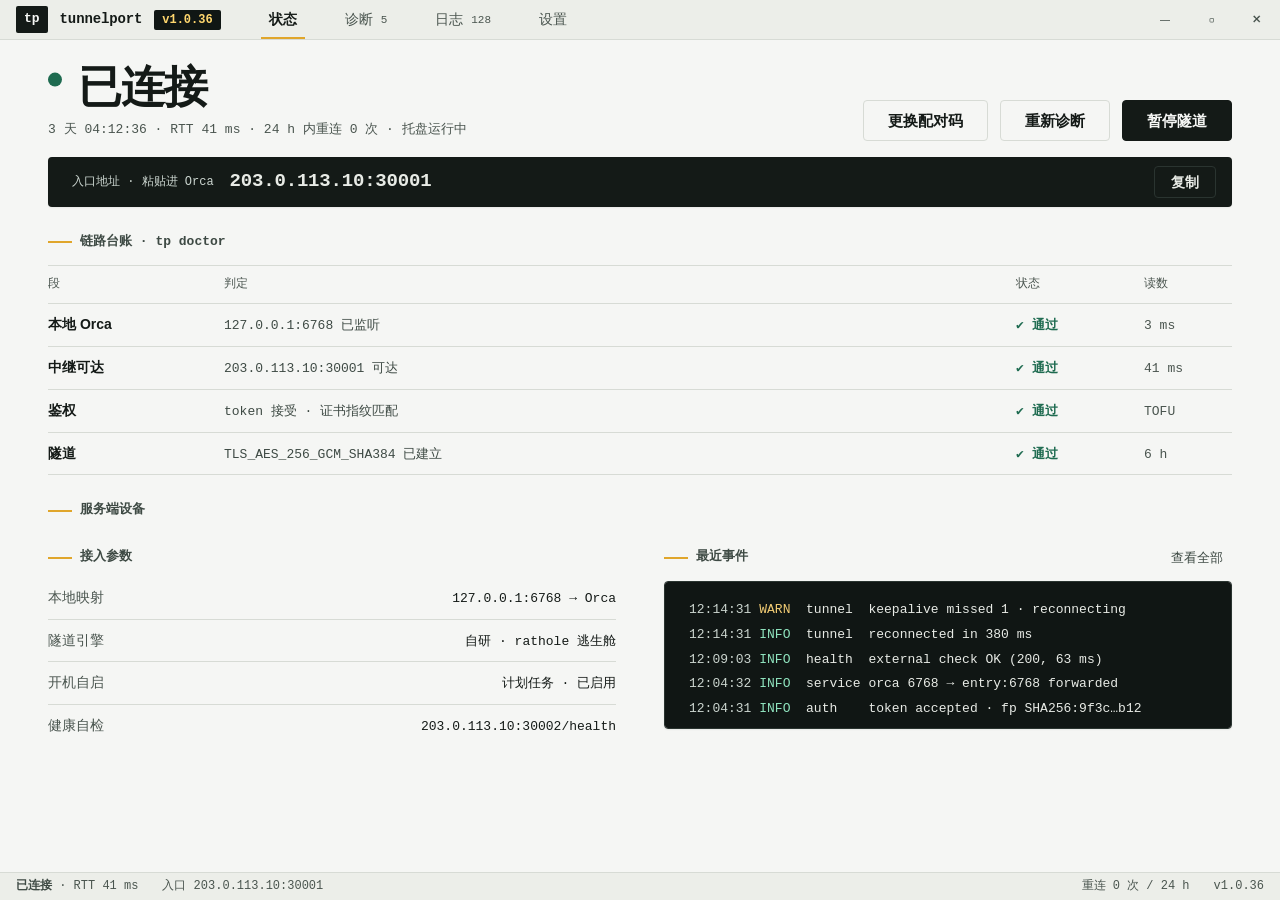
==== commit 93821340: "fix(logs): 误触清空 + 跟随抢占滚动致'警告消失'（v1.0.36） 取证还原：昨晚 23:53 日志被「清空」按钮误触清库（唯一截断源，按钮挨着复制 且无确认）；且跟随最新每 3s 强制" ====
--- a/cmd/tp-app/web/index.html
+++ b/cmd/tp-app/web/index.html
@@ -14,7 +14,7 @@
     <div class="brand">
       <span class="brand__mark">tp</span>
       <span class="brand__name">tunnelport</span>
-      <span class="sticker">v1.0.35</span>
+      <span class="sticker">v1.0.36</span>
     </div>
 
     <nav class="tabs" aria-label="主导航">
@@ -357,7 +357,7 @@
     <span>入口 203.0.113.10:30001</span>
     <span class="sb-right">
       <span>重连 0 次 / 24 h</span>
-      <span>v1.0.35</span>
+      <span>v1.0.36</span>
     </span>
   </div>
 
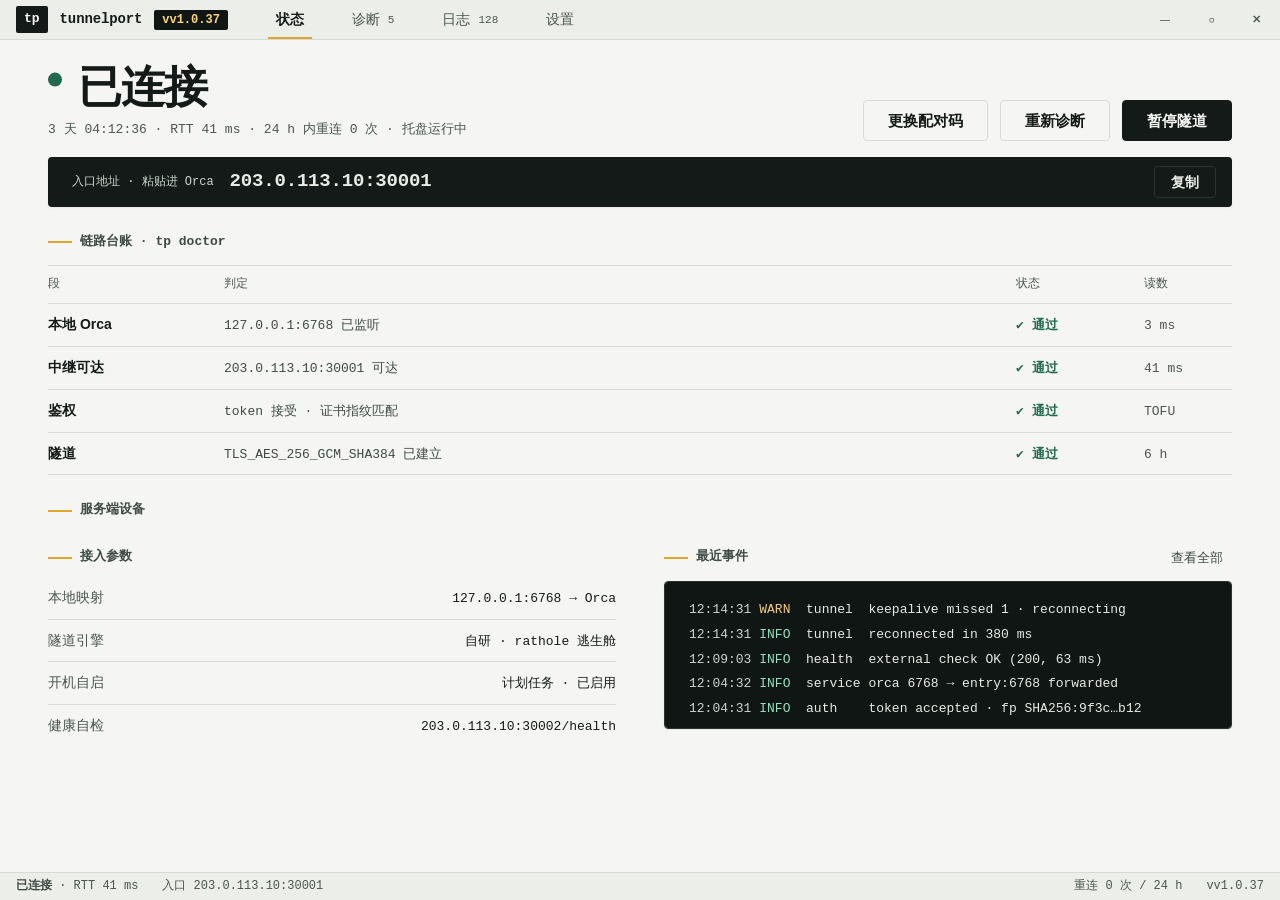
==== commit a5527651: "release: v1.0.37（含 PR #2 自启静默驻托盘）" ====
--- a/cmd/tp-app/web/index.html
+++ b/cmd/tp-app/web/index.html
@@ -14,7 +14,7 @@
     <div class="brand">
       <span class="brand__mark">tp</span>
       <span class="brand__name">tunnelport</span>
-      <span class="sticker">v1.0.36</span>
+      <span class="sticker">vv1.0.37</span>
     </div>
 
     <nav class="tabs" aria-label="主导航">
@@ -341,7 +341,7 @@
             <span class="srow__key">版本与许可</span>
             <span class="srow__desc">隧道引擎自研 · 逃生舱 rathole v0.5.0（固定 tag 自构建）· 源码 MIT 开源 · <a class="linkish" id="repo-link" href="https://github.com/haochan1996/tunnelport">GitHub 仓库</a></span>
             <span class="srow__ctl">
-              <span class="mono js-version" style="font-size: var(--fs-mono)">v1.0.34</span>
+              <span class="mono js-version" style="font-size: var(--fs-mono)">vv1.0.37</span>
               <button class="btn btn--ghost">检查更新</button>
             </span>
           </div>
@@ -357,7 +357,7 @@
     <span>入口 203.0.113.10:30001</span>
     <span class="sb-right">
       <span>重连 0 次 / 24 h</span>
-      <span>v1.0.36</span>
+      <span>vv1.0.37</span>
     </span>
   </div>
 
